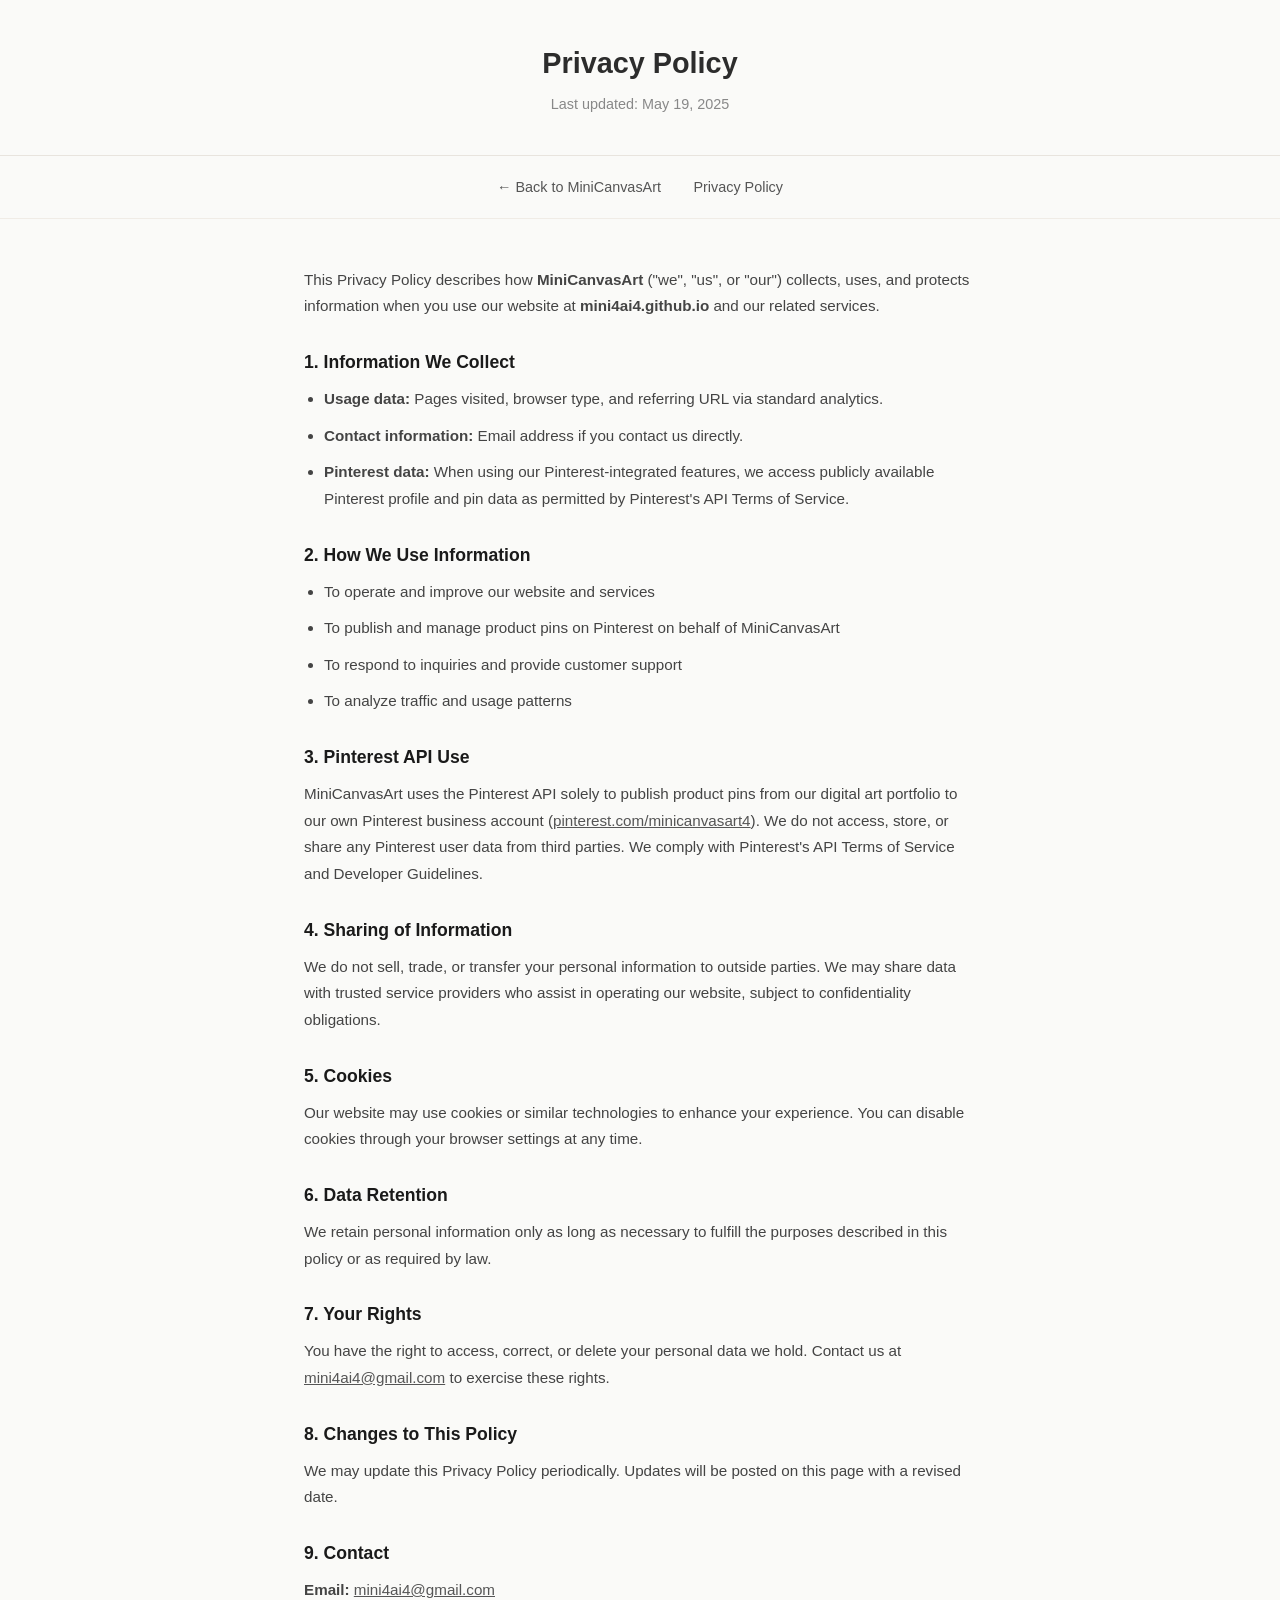
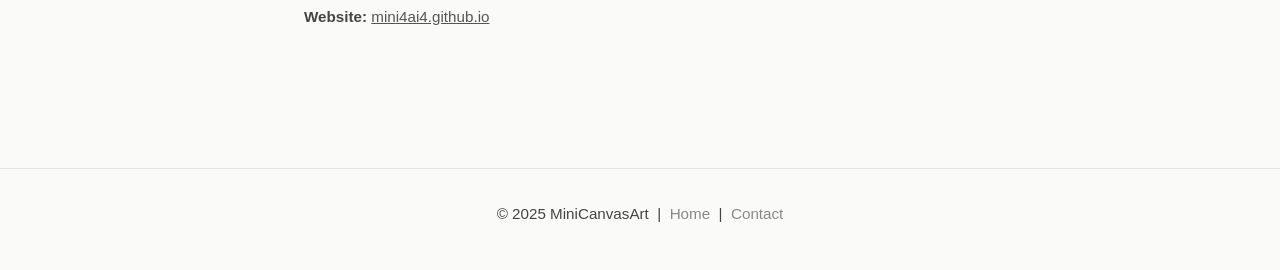
==== privacy-policy.html @ f8b03a31 "Add privacy policy page for Pinterest API" ====
<!DOCTYPE html>
<html lang="en">
<head>
  <meta charset="UTF-8">
  <meta name="viewport" content="width=device-width, initial-scale=1.0">
  <title>Privacy Policy — MiniCanvasArt</title>
  <style>
    * { margin: 0; padding: 0; box-sizing: border-box; }
    body {
      font-family: -apple-system, BlinkMacSystemFont, 'Segoe UI', sans-serif;
      background: #fafaf8;
      color: #2c2c2c;
      line-height: 1.6;
    }
    header {
      padding: 40px 24px 28px;
      text-align: center;
      border-bottom: 1px solid #e8e4de;
    }
    header h1 { font-size: 1.8rem; font-weight: 600; }
    header p { margin-top: 6px; color: #888; font-size: 0.9rem; }
    nav {
      text-align: center;
      padding: 18px;
      border-bottom: 1px solid #f0ece6;
    }
    nav a {
      color: #555;
      text-decoration: none;
      margin: 0 14px;
      font-size: 0.9rem;
    }
    nav a:hover { color: #1a1a1a; }
    main {
      max-width: 720px;
      margin: 48px auto;
      padding: 0 24px 80px;
    }
    h2 {
      font-size: 1.1rem;
      font-weight: 600;
      margin: 28px 0 10px;
      color: #1a1a1a;
    }
    p, li {
      font-size: 0.95rem;
      line-height: 1.75;
      color: #444;
      margin-bottom: 10px;
    }
    ul { padding-left: 20px; margin-bottom: 10px; }
    a { color: #555; }
    a:hover { color: #1a1a1a; }
    footer {
      text-align: center;
      padding: 32px 24px;
      font-size: 0.85rem;
      color: #aaa;
      border-top: 1px solid #e8e4de;
    }
    footer a { color: #888; text-decoration: none; }
  </style>
</head>
<body>

<header>
  <h1>Privacy Policy</h1>
  <p>Last updated: May 19, 2025</p>
</header>

<nav>
  <a href="/">← Back to MiniCanvasArt</a>
  <a href="/privacy-policy.html">Privacy Policy</a>
</nav>

<main>
  <p>
    This Privacy Policy describes how <strong>MiniCanvasArt</strong> ("we", "us", or "our") collects,
    uses, and protects information when you use our website at
    <strong>mini4ai4.github.io</strong> and our related services.
  </p>

  <h2>1. Information We Collect</h2>
  <ul>
    <li><strong>Usage data:</strong> Pages visited, browser type, and referring URL via standard analytics.</li>
    <li><strong>Contact information:</strong> Email address if you contact us directly.</li>
    <li><strong>Pinterest data:</strong> When using our Pinterest-integrated features, we access publicly available Pinterest profile and pin data as permitted by Pinterest's API Terms of Service.</li>
  </ul>

  <h2>2. How We Use Information</h2>
  <ul>
    <li>To operate and improve our website and services</li>
    <li>To publish and manage product pins on Pinterest on behalf of MiniCanvasArt</li>
    <li>To respond to inquiries and provide customer support</li>
    <li>To analyze traffic and usage patterns</li>
  </ul>

  <h2>3. Pinterest API Use</h2>
  <p>
    MiniCanvasArt uses the Pinterest API solely to publish product pins from our
    digital art portfolio to our own Pinterest business account
    (<a href="https://www.pinterest.com/minicanvasart4/" target="_blank">pinterest.com/minicanvasart4</a>).
    We do not access, store, or share any Pinterest user data from third parties.
    We comply with Pinterest's API Terms of Service and Developer Guidelines.
  </p>

  <h2>4. Sharing of Information</h2>
  <p>
    We do not sell, trade, or transfer your personal information to outside parties.
    We may share data with trusted service providers who assist in operating our website,
    subject to confidentiality obligations.
  </p>

  <h2>5. Cookies</h2>
  <p>
    Our website may use cookies or similar technologies to enhance your experience.
    You can disable cookies through your browser settings at any time.
  </p>

  <h2>6. Data Retention</h2>
  <p>
    We retain personal information only as long as necessary to fulfill the purposes
    described in this policy or as required by law.
  </p>

  <h2>7. Your Rights</h2>
  <p>
    You have the right to access, correct, or delete your personal data we hold.
    Contact us at <a href="mailto:mini4ai4@gmail.com">mini4ai4@gmail.com</a> to exercise these rights.
  </p>

  <h2>8. Changes to This Policy</h2>
  <p>
    We may update this Privacy Policy periodically. Updates will be posted on this page
    with a revised date.
  </p>

  <h2>9. Contact</h2>
  <p>
    <strong>Email:</strong> <a href="mailto:mini4ai4@gmail.com">mini4ai4@gmail.com</a><br>
    <strong>Website:</strong> <a href="https://mini4ai4.github.io">mini4ai4.github.io</a>
  </p>
</main>

<footer>
  <p>&copy; 2025 MiniCanvasArt &nbsp;|&nbsp; <a href="/">Home</a> &nbsp;|&nbsp; <a href="mailto:mini4ai4@gmail.com">Contact</a></p>
</footer>

</body>
</html>
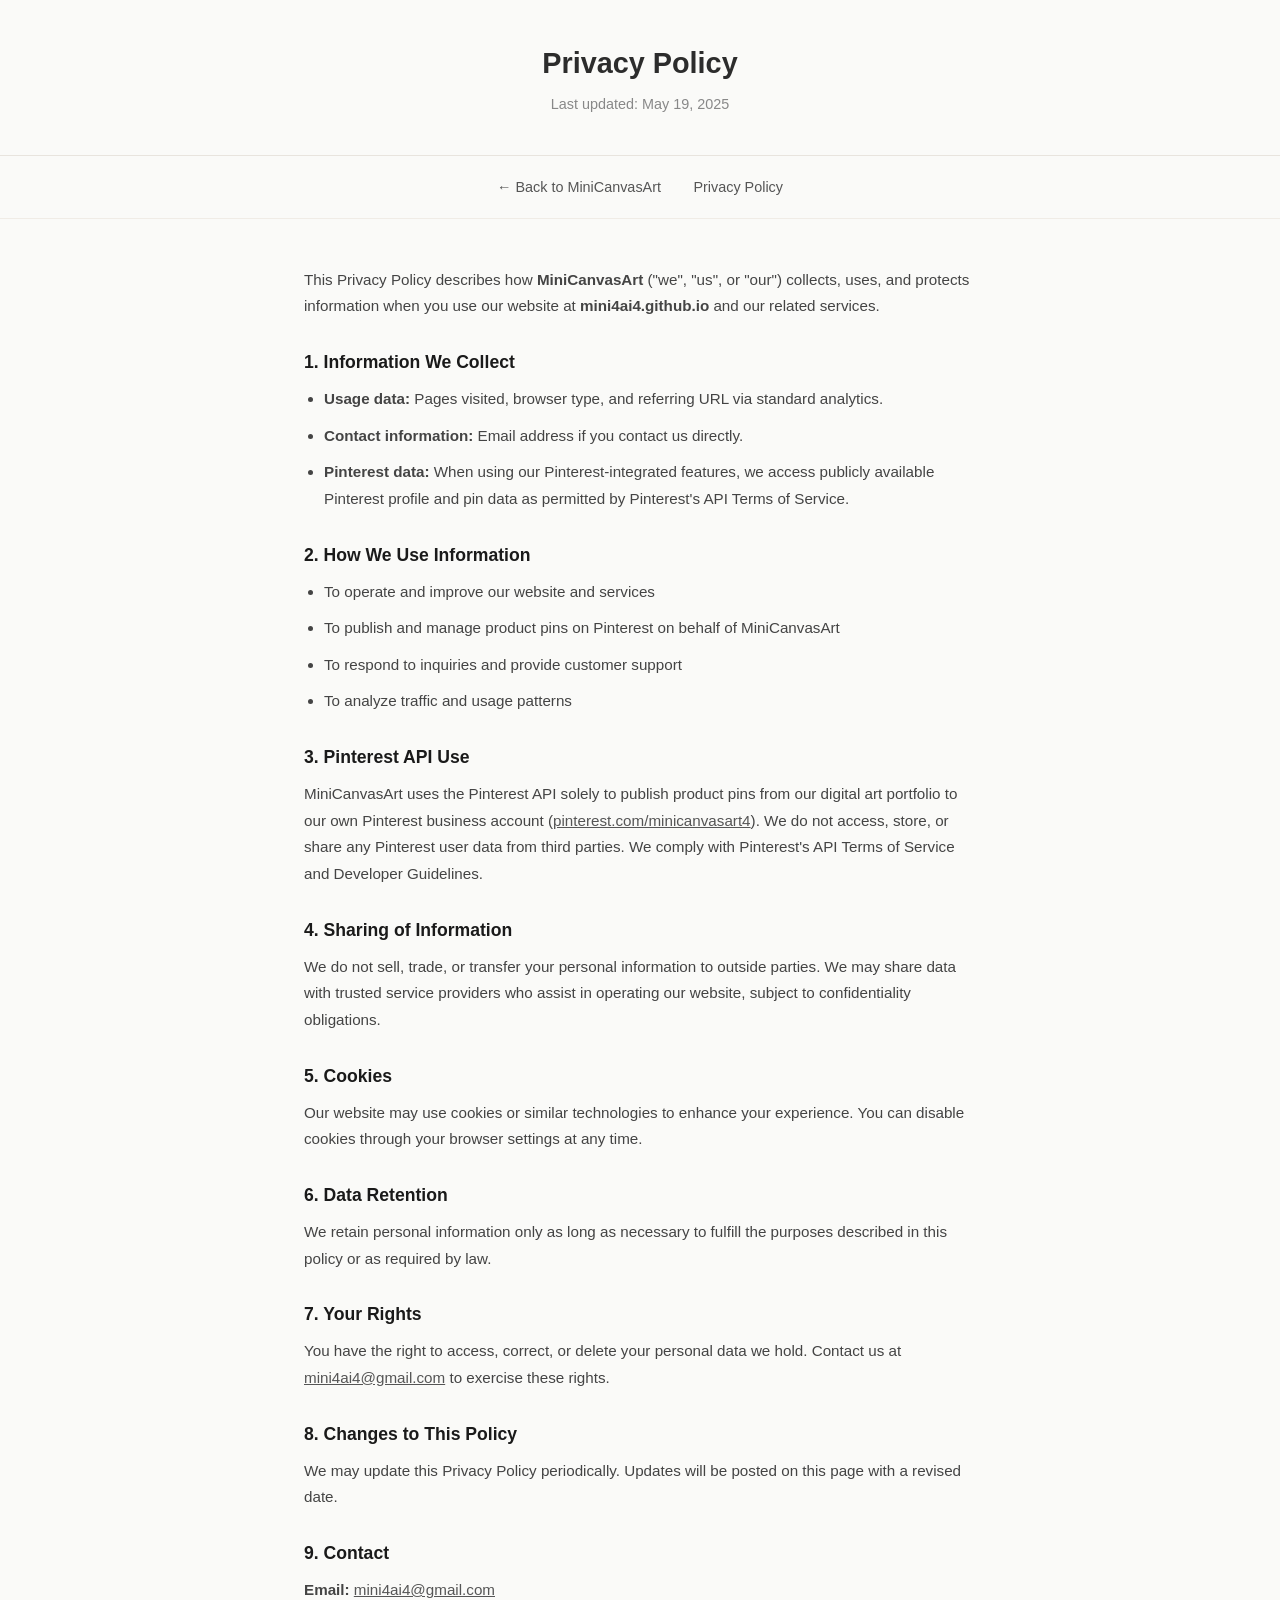
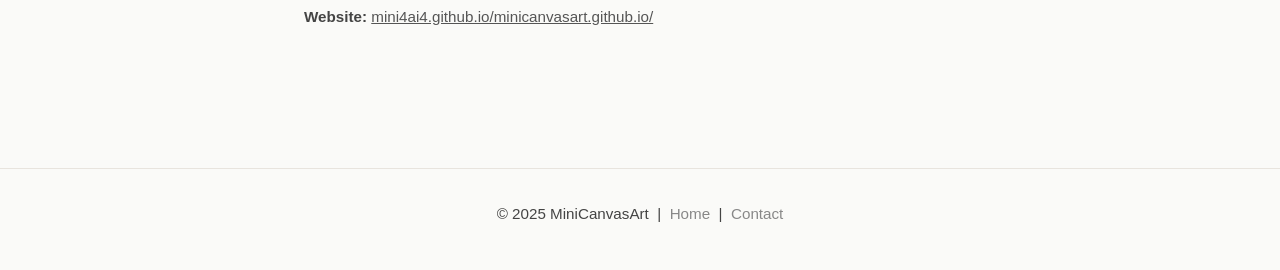
==== commit 9e64d5e3: "Fix URLs to correct GitHub Pages path" ====
--- a/privacy-policy.html
+++ b/privacy-policy.html
@@ -138,7 +138,7 @@
   <h2>9. Contact</h2>
   <p>
     <strong>Email:</strong> <a href="mailto:mini4ai4@gmail.com">mini4ai4@gmail.com</a><br>
-    <strong>Website:</strong> <a href="https://mini4ai4.github.io">mini4ai4.github.io</a>
+    <strong>Website:</strong> <a href="https://mini4ai4.github.io/minicanvasart.github.io/">mini4ai4.github.io/minicanvasart.github.io/</a>
   </p>
 </main>
 
